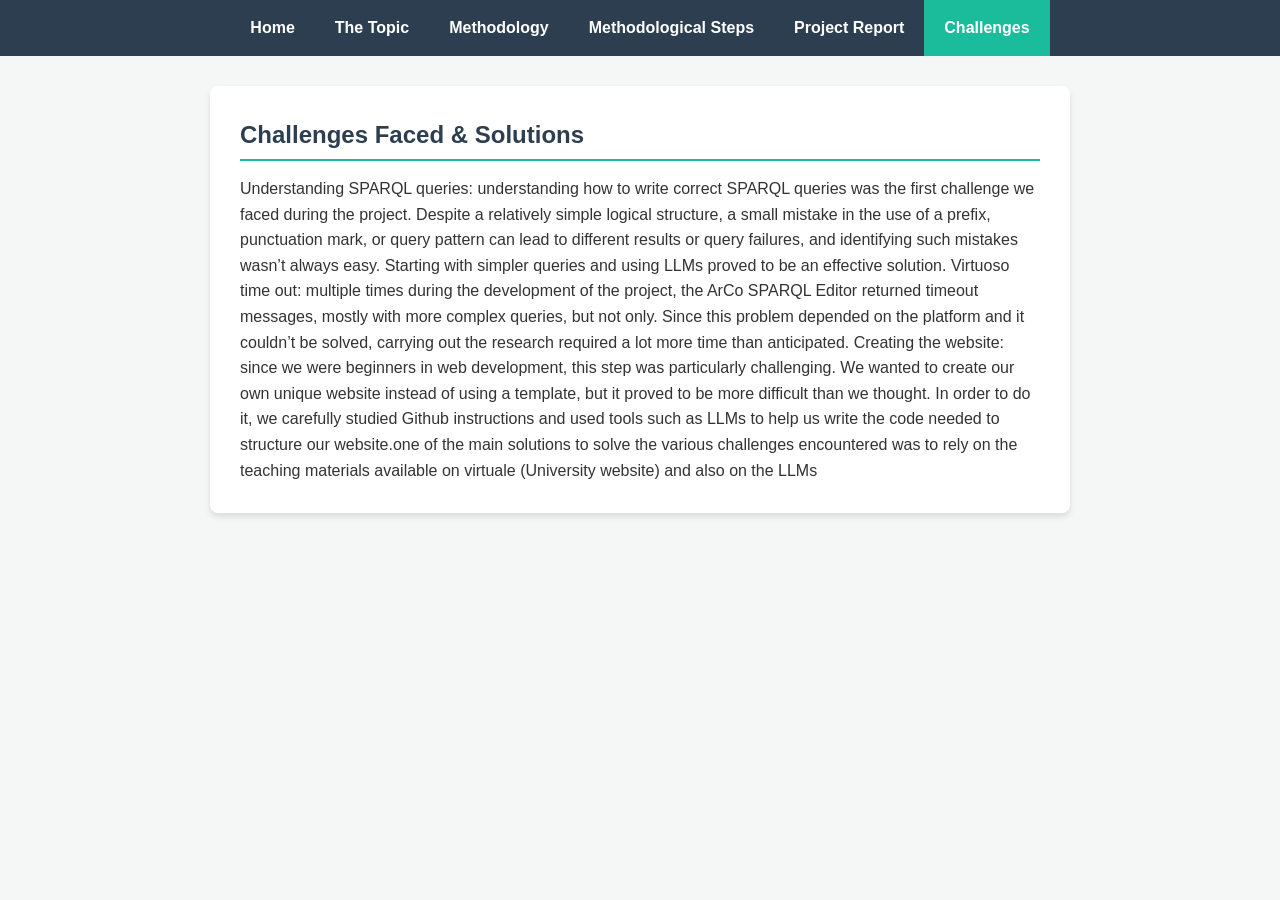
==== challenges.html @ fc4675f4 "Update challenges.html" ====
<!DOCTYPE html>
<html lang="en">
<head>
    <meta charset="UTF-8">
    <title>Challenges - Semantic Web Project</title>
    <link rel="stylesheet" href="style.css">
</head>
<body>
    <header>
        <nav class="navbar">
            <ul>
                <li><a href="index.html">Home</a></li>
                <li><a href="topic.html">The Topic</a></li>
                <li><a href="methodology.html">Methodology</a></li>
                <li><a href="steps/step1.html">Methodological Steps</a></li>
                <li><a href="report.html">Project Report</a></li>
                <li><a href="challenges.html" class="active">Challenges</a></li>
            </ul>
        </nav>
    </header>
    <main class="container">
        <section class="card">
            <h2>Challenges Faced & Solutions</h2>
            <p>Understanding SPARQL queries: understanding how to write correct SPARQL queries was the first challenge we faced during the project. Despite a relatively simple logical structure, a small mistake in the use of a prefix, punctuation mark, or query pattern can lead to different results or query failures, and identifying such mistakes wasn’t always easy. Starting with simpler queries and using LLMs proved to be an effective solution.

                Virtuoso time out: multiple times during the development of the project, the ArCo SPARQL Editor returned timeout messages, mostly with more complex queries, but not only. Since this problem depended on the platform and it couldn’t be solved, carrying out the research required a lot more time than anticipated.

                Creating the website: since we were beginners in web development, this step was particularly challenging. We wanted to create our own unique website instead of using a template, but it proved to be more difficult than we thought. In order to do it, we carefully studied Github instructions and used tools such as LLMs to help us write the code needed to structure our website.one of the main solutions to solve the various challenges encountered was to rely on the teaching materials available on virtuale (University website) and also on the LLMs </p>
        </section>
    </main>
</body>
</html>
---- style.css ----
/* Reset basic spacing */
* {
    margin: 0;
    padding: 0;
    box-sizing: border-box;
}

body {
    font-family: 'Segoe UI', Tahoma, Geneva, Verdana, sans-serif;
    background-color: #f4f7f6;
    color: #333;
    line-height: 1.6;
}

/* Universal Navigation Menu Styling */
header {
    background-color: #2c3e50;
    position: sticky;
    top: 0;
    z-index: 1000;
}

.navbar ul {
    list-style: none;
    display: flex;
    justify-content: center;
}

.navbar li a {
    display: block;
    color: #fff;
    text-decoration: none;
    padding: 15px 20px;
    font-weight: bold;
    transition: background 0.3s;
}

.navbar li a:hover, .navbar li a.active {
    background-color: #1abc9c;
}

/* Container & Layout elements */
.container {
    max-width: 900px;
    margin: 30px auto;
    padding: 0 20px;
}

.hero {
    text-align: center;
    margin-bottom: 40px;
    padding: 20px 0;
}

.hero h1 {
    font-size: 2.5rem;
    color: #2c3e50;
}

.subtitle {
    color: #7f8c8d;
    font-size: 1.2rem;
}

.card {
    background: #fff;
    padding: 30px;
    border-radius: 8px;
    margin-bottom: 30px;
    box-shadow: 0 4px 6px rgba(0,0,0,0.1);
}

.card h2 {
    color: #2c3e50;
    margin-bottom: 15px;
    border-bottom: 2px solid #1abc9c;
    padding-bottom: 5px;
}

.card h3 {
    color: #34495e;
    margin: 15px 0 5px 0;
}

/* Hyperlink Styles */
a {
    color: #1abc9c;
    text-decoration: none;
    font-weight: 500;
}

a:hover {
    text-decoration: underline;
}

/* Lists */
.team-list {
    list-style-type: square;
    margin-left: 20px;
}

.team-list li {
    margin-bottom: 10px;
}

footer {
    text-align: center;
    padding: 20px;
    color: #7f8c8d;
    font-size: 0.9rem;
}
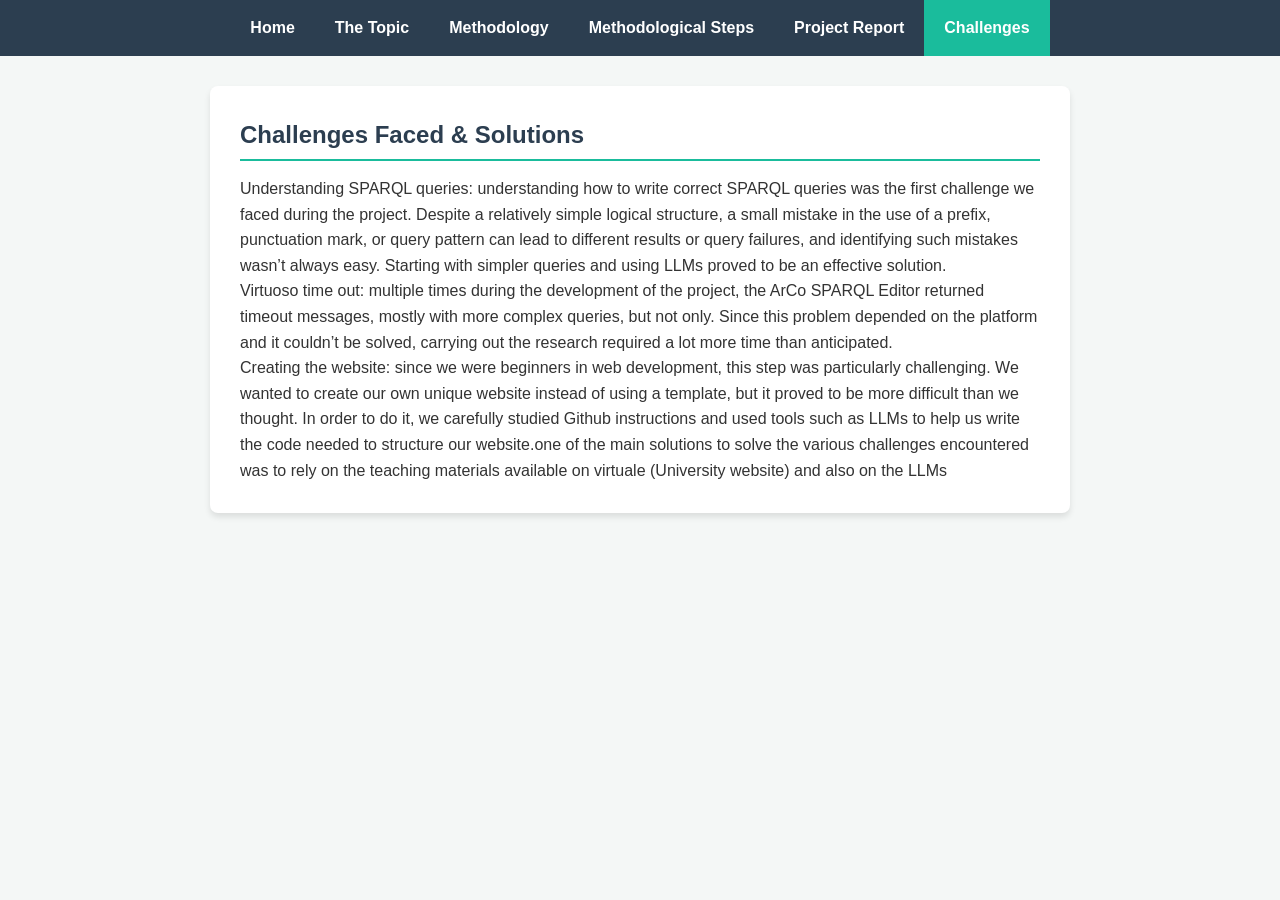
==== commit 8be77da9: "Update challenges.html" ====
--- a/challenges.html
+++ b/challenges.html
@@ -21,9 +21,9 @@
     <main class="container">
         <section class="card">
             <h2>Challenges Faced & Solutions</h2>
-            <p>Understanding SPARQL queries: understanding how to write correct SPARQL queries was the first challenge we faced during the project. Despite a relatively simple logical structure, a small mistake in the use of a prefix, punctuation mark, or query pattern can lead to different results or query failures, and identifying such mistakes wasn’t always easy. Starting with simpler queries and using LLMs proved to be an effective solution.
+            <p>Understanding SPARQL queries: understanding how to write correct SPARQL queries was the first challenge we faced during the project. Despite a relatively simple logical structure, a small mistake in the use of a prefix, punctuation mark, or query pattern can lead to different results or query failures, and identifying such mistakes wasn’t always easy. Starting with simpler queries and using LLMs proved to be an effective solution.</p>
 
-                Virtuoso time out: multiple times during the development of the project, the ArCo SPARQL Editor returned timeout messages, mostly with more complex queries, but not only. Since this problem depended on the platform and it couldn’t be solved, carrying out the research required a lot more time than anticipated.
+                <p>Virtuoso time out: multiple times during the development of the project, the ArCo SPARQL Editor returned timeout messages, mostly with more complex queries, but not only. Since this problem depended on the platform and it couldn’t be solved, carrying out the research required a lot more time than anticipated.</p>
 
                 Creating the website: since we were beginners in web development, this step was particularly challenging. We wanted to create our own unique website instead of using a template, but it proved to be more difficult than we thought. In order to do it, we carefully studied Github instructions and used tools such as LLMs to help us write the code needed to structure our website.one of the main solutions to solve the various challenges encountered was to rely on the teaching materials available on virtuale (University website) and also on the LLMs </p>
         </section>
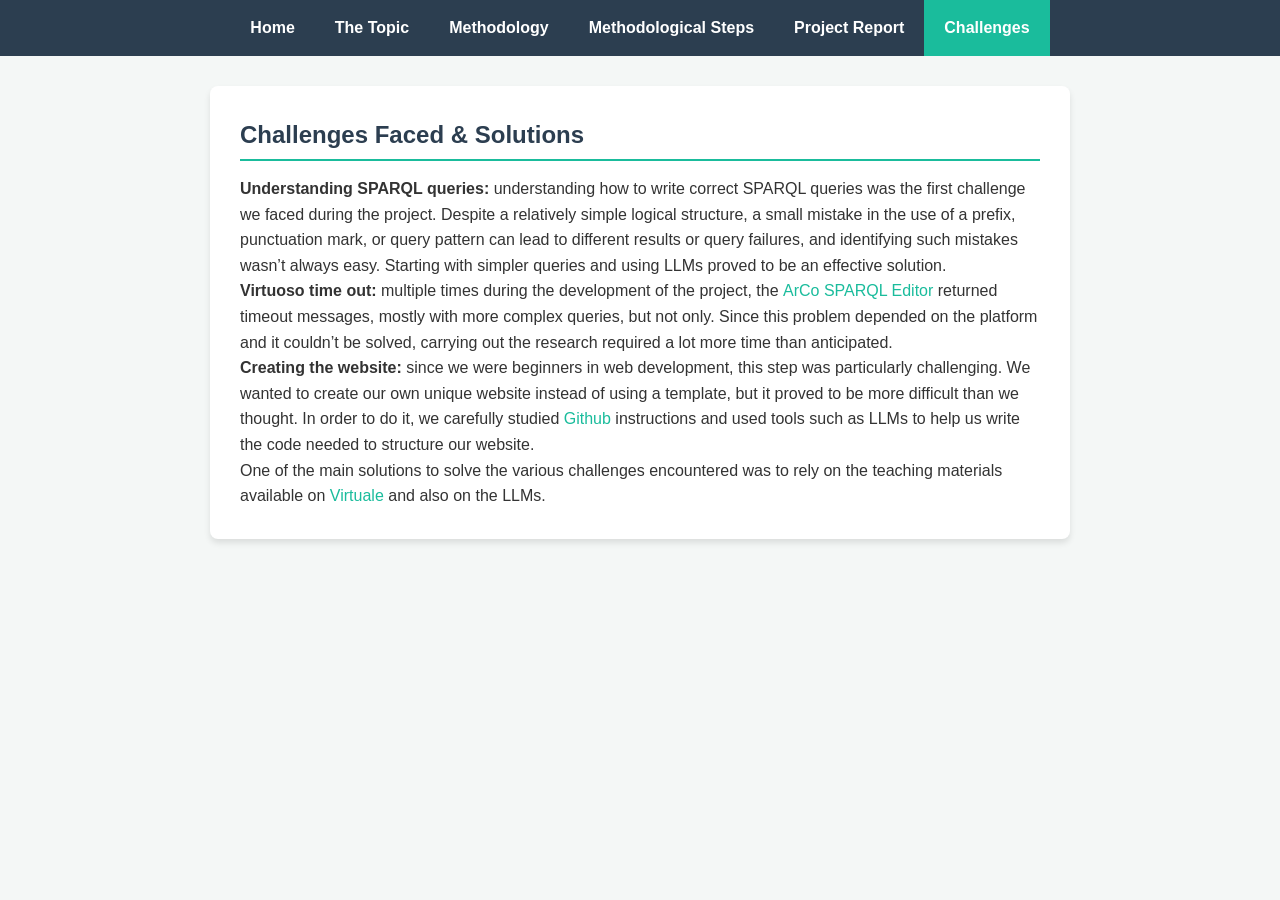
==== commit e162a971: "Enhance challenges section with formatting and links Added bold formatting and links to the challeng" ====
--- a/challenges.html
+++ b/challenges.html
@@ -21,11 +21,13 @@
     <main class="container">
         <section class="card">
             <h2>Challenges Faced & Solutions</h2>
-            <p>Understanding SPARQL queries: understanding how to write correct SPARQL queries was the first challenge we faced during the project. Despite a relatively simple logical structure, a small mistake in the use of a prefix, punctuation mark, or query pattern can lead to different results or query failures, and identifying such mistakes wasn’t always easy. Starting with simpler queries and using LLMs proved to be an effective solution.</p>
-
-                <p>Virtuoso time out: multiple times during the development of the project, the ArCo SPARQL Editor returned timeout messages, mostly with more complex queries, but not only. Since this problem depended on the platform and it couldn’t be solved, carrying out the research required a lot more time than anticipated.</p>
-
-                Creating the website: since we were beginners in web development, this step was particularly challenging. We wanted to create our own unique website instead of using a template, but it proved to be more difficult than we thought. In order to do it, we carefully studied Github instructions and used tools such as LLMs to help us write the code needed to structure our website.one of the main solutions to solve the various challenges encountered was to rely on the teaching materials available on virtuale (University website) and also on the LLMs </p>
+            <p><b>Understanding SPARQL queries:</b> understanding how to write correct SPARQL queries was the first challenge we faced during the project. Despite a relatively simple logical structure, a small mistake in the use of a prefix, punctuation mark, or query pattern can lead to different results or query failures, and identifying such mistakes wasn’t always easy. Starting with simpler queries and using LLMs proved to be an effective solution.</p>
+                <p></p>
+                <p><b>Virtuoso time out:</b> multiple times during the development of the project, the <a href="https://dati.cultura.gov.it/sparql">ArCo SPARQL Editor</a> returned timeout messages, mostly with more complex queries, but not only. Since this problem depended on the platform and it couldn’t be solved, carrying out the research required a lot more time than anticipated.</p>
+                <p></p>
+                <p><b>Creating the website:</b> since we were beginners in web development, this step was particularly challenging. We wanted to create our own unique website instead of using a template, but it proved to be more difficult than we thought. In order to do it, we carefully studied <a href="https://github.com/">Github</a> instructions and used tools such as LLMs to help us write the code needed to structure our website.</p>
+                <p></p>        
+                <p>One of the main solutions to solve the various challenges encountered was to rely on the teaching materials available on <a href="https://virtuale.unibo.it/">Virtuale</a> and also on the LLMs.</p>
         </section>
     </main>
 </body>
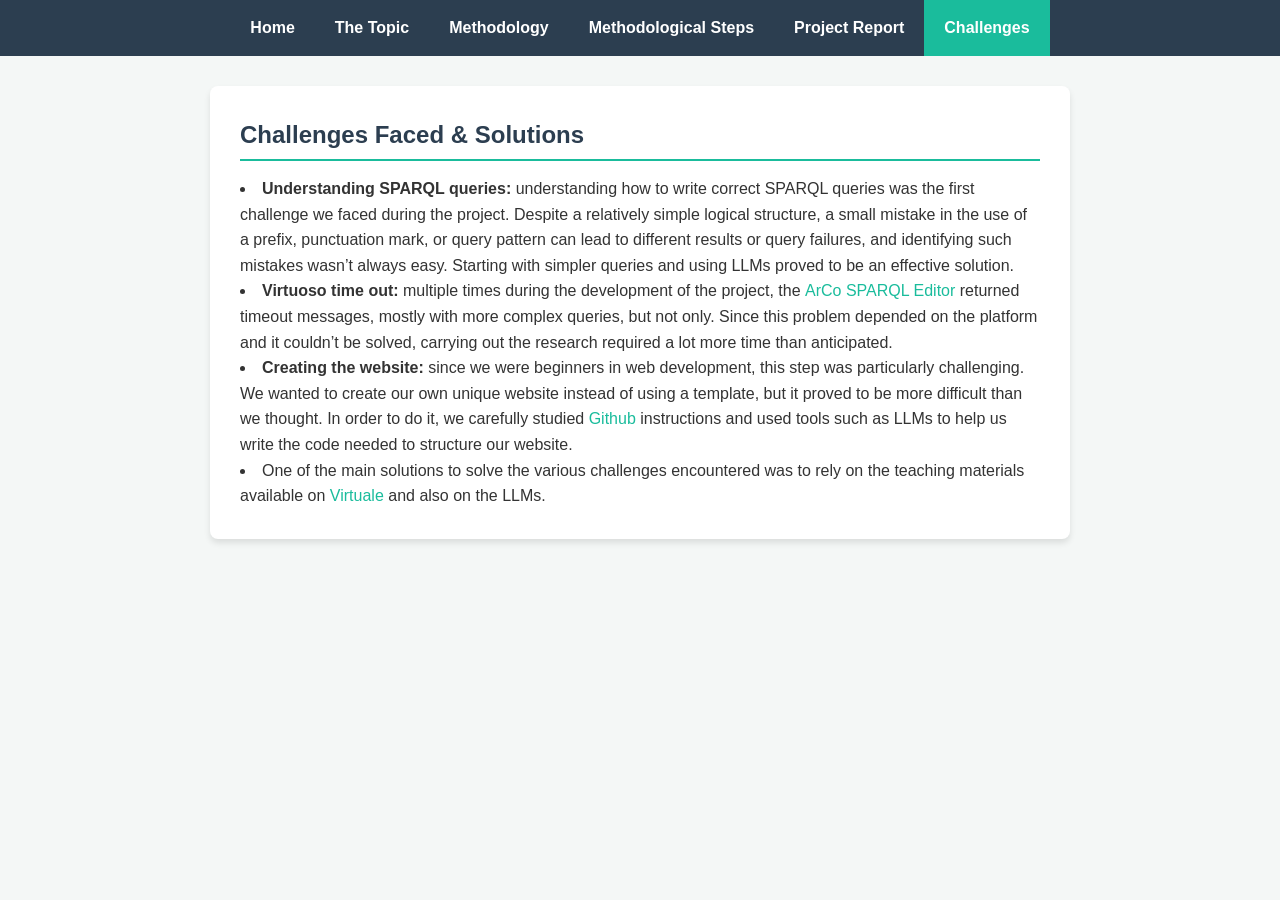
==== commit 937201d1: "Format challenges section with list items Updated the challenges section to include list items for b" ====
--- a/challenges.html
+++ b/challenges.html
@@ -21,13 +21,13 @@
     <main class="container">
         <section class="card">
             <h2>Challenges Faced & Solutions</h2>
-            <p><b>Understanding SPARQL queries:</b> understanding how to write correct SPARQL queries was the first challenge we faced during the project. Despite a relatively simple logical structure, a small mistake in the use of a prefix, punctuation mark, or query pattern can lead to different results or query failures, and identifying such mistakes wasn’t always easy. Starting with simpler queries and using LLMs proved to be an effective solution.</p>
+            <p><li><b>Understanding SPARQL queries:</b> understanding how to write correct SPARQL queries was the first challenge we faced during the project. Despite a relatively simple logical structure, a small mistake in the use of a prefix, punctuation mark, or query pattern can lead to different results or query failures, and identifying such mistakes wasn’t always easy. Starting with simpler queries and using LLMs proved to be an effective solution.</li></p>
                 <p></p>
-                <p><b>Virtuoso time out:</b> multiple times during the development of the project, the <a href="https://dati.cultura.gov.it/sparql">ArCo SPARQL Editor</a> returned timeout messages, mostly with more complex queries, but not only. Since this problem depended on the platform and it couldn’t be solved, carrying out the research required a lot more time than anticipated.</p>
+                <p><li><b>Virtuoso time out:</b> multiple times during the development of the project, the <a href="https://dati.cultura.gov.it/sparql">ArCo SPARQL Editor</a> returned timeout messages, mostly with more complex queries, but not only. Since this problem depended on the platform and it couldn’t be solved, carrying out the research required a lot more time than anticipated.</li></p>
                 <p></p>
-                <p><b>Creating the website:</b> since we were beginners in web development, this step was particularly challenging. We wanted to create our own unique website instead of using a template, but it proved to be more difficult than we thought. In order to do it, we carefully studied <a href="https://github.com/">Github</a> instructions and used tools such as LLMs to help us write the code needed to structure our website.</p>
+                <p><li><b>Creating the website:</b> since we were beginners in web development, this step was particularly challenging. We wanted to create our own unique website instead of using a template, but it proved to be more difficult than we thought. In order to do it, we carefully studied <a href="https://github.com/">Github</a> instructions and used tools such as LLMs to help us write the code needed to structure our website.</li></p>
                 <p></p>        
-                <p>One of the main solutions to solve the various challenges encountered was to rely on the teaching materials available on <a href="https://virtuale.unibo.it/">Virtuale</a> and also on the LLMs.</p>
+                <p><li>One of the main solutions to solve the various challenges encountered was to rely on the teaching materials available on <a href="https://virtuale.unibo.it/">Virtuale</a> and also on the LLMs.</li></p>
         </section>
     </main>
 </body>
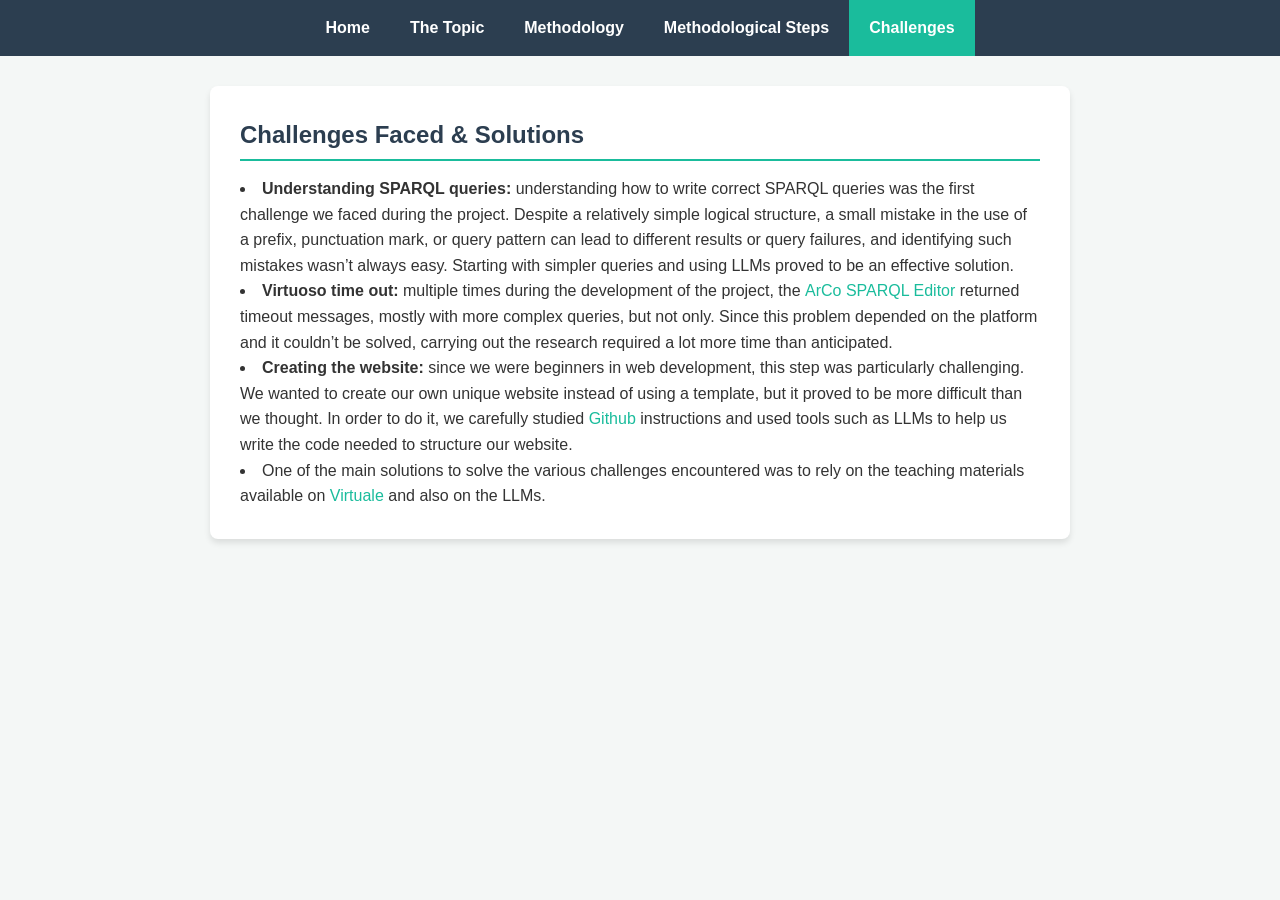
==== commit 0b4c6d7f: "Update challenges.html" ====
--- a/challenges.html
+++ b/challenges.html
@@ -13,7 +13,6 @@
                 <li><a href="topic.html">The Topic</a></li>
                 <li><a href="methodology.html">Methodology</a></li>
                 <li><a href="steps/step1.html">Methodological Steps</a></li>
-                <li><a href="report.html">Project Report</a></li>
                 <li><a href="challenges.html" class="active">Challenges</a></li>
             </ul>
         </nav>
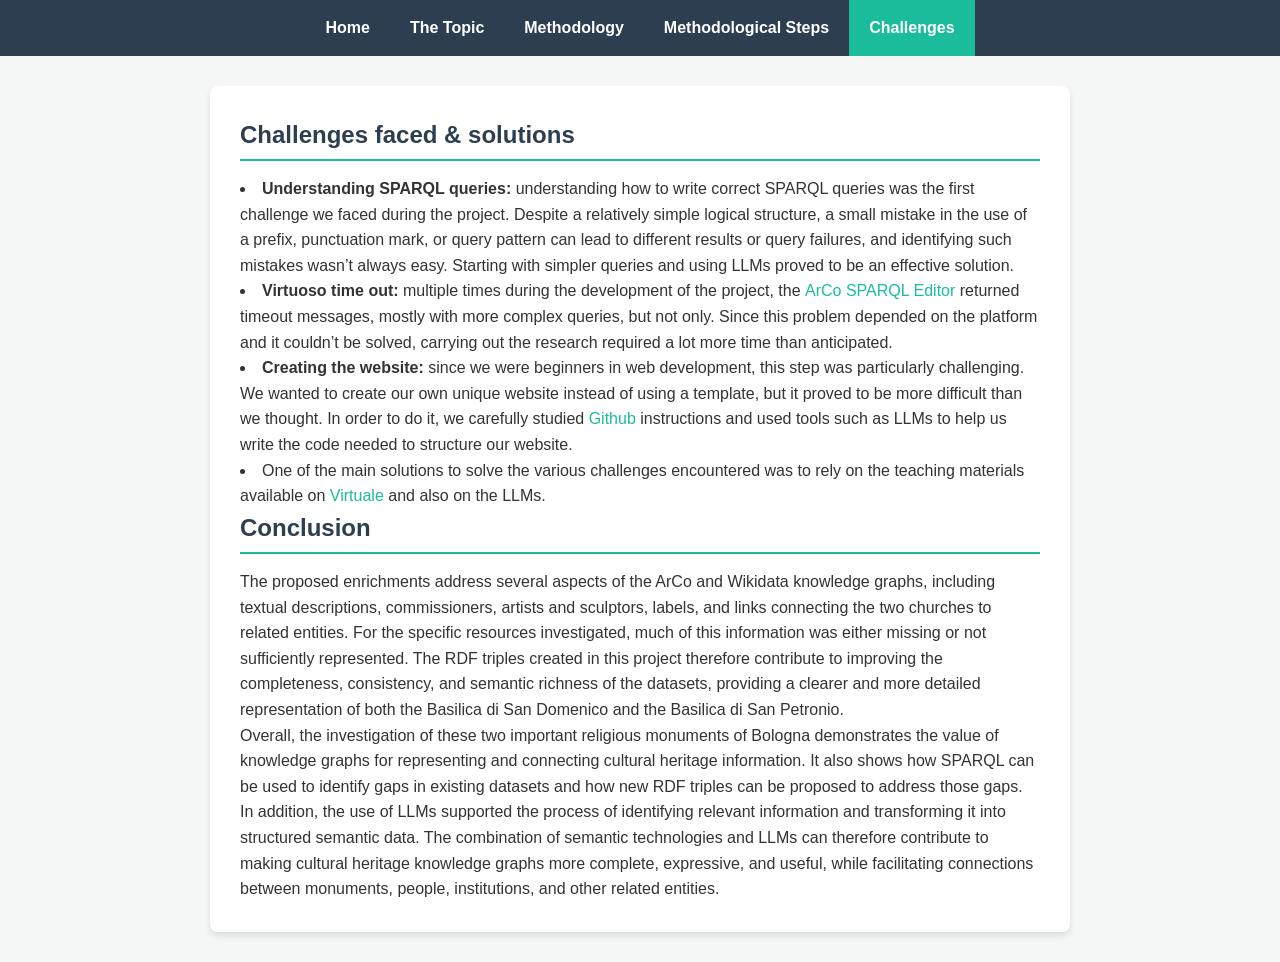
==== commit 5b547e33: "Enhance challenges.html with conclusion section Added a conclusion section discussing the contributi" ====
--- a/challenges.html
+++ b/challenges.html
@@ -19,7 +19,7 @@
     </header>
     <main class="container">
         <section class="card">
-            <h2>Challenges Faced & Solutions</h2>
+            <h2>Challenges faced & solutions</h2>
             <p><li><b>Understanding SPARQL queries:</b> understanding how to write correct SPARQL queries was the first challenge we faced during the project. Despite a relatively simple logical structure, a small mistake in the use of a prefix, punctuation mark, or query pattern can lead to different results or query failures, and identifying such mistakes wasn’t always easy. Starting with simpler queries and using LLMs proved to be an effective solution.</li></p>
                 <p></p>
                 <p><li><b>Virtuoso time out:</b> multiple times during the development of the project, the <a href="https://dati.cultura.gov.it/sparql">ArCo SPARQL Editor</a> returned timeout messages, mostly with more complex queries, but not only. Since this problem depended on the platform and it couldn’t be solved, carrying out the research required a lot more time than anticipated.</li></p>
@@ -27,6 +27,10 @@
                 <p><li><b>Creating the website:</b> since we were beginners in web development, this step was particularly challenging. We wanted to create our own unique website instead of using a template, but it proved to be more difficult than we thought. In order to do it, we carefully studied <a href="https://github.com/">Github</a> instructions and used tools such as LLMs to help us write the code needed to structure our website.</li></p>
                 <p></p>        
                 <p><li>One of the main solutions to solve the various challenges encountered was to rely on the teaching materials available on <a href="https://virtuale.unibo.it/">Virtuale</a> and also on the LLMs.</li></p>
+            <p></p>
+            <h2>Conclusion</h2>
+            <p>The proposed enrichments address several aspects of the ArCo and Wikidata knowledge graphs, including textual descriptions, commissioners, artists and sculptors, labels, and links connecting the two churches to related entities. For the specific resources investigated, much of this information was either missing or not sufficiently represented. The RDF triples created in this project therefore contribute to improving the completeness, consistency, and semantic richness of the datasets, providing a clearer and more detailed representation of both the Basilica di San Domenico and the Basilica di San Petronio.</p>
+            <p>Overall, the investigation of these two important religious monuments of Bologna demonstrates the value of knowledge graphs for representing and connecting cultural heritage information. It also shows how SPARQL can be used to identify gaps in existing datasets and how new RDF triples can be proposed to address those gaps. In addition, the use of LLMs supported the process of identifying relevant information and transforming it into structured semantic data. The combination of semantic technologies and LLMs can therefore contribute to making cultural heritage knowledge graphs more complete, expressive, and useful, while facilitating connections between monuments, people, institutions, and other related entities.</p>
         </section>
     </main>
 </body>
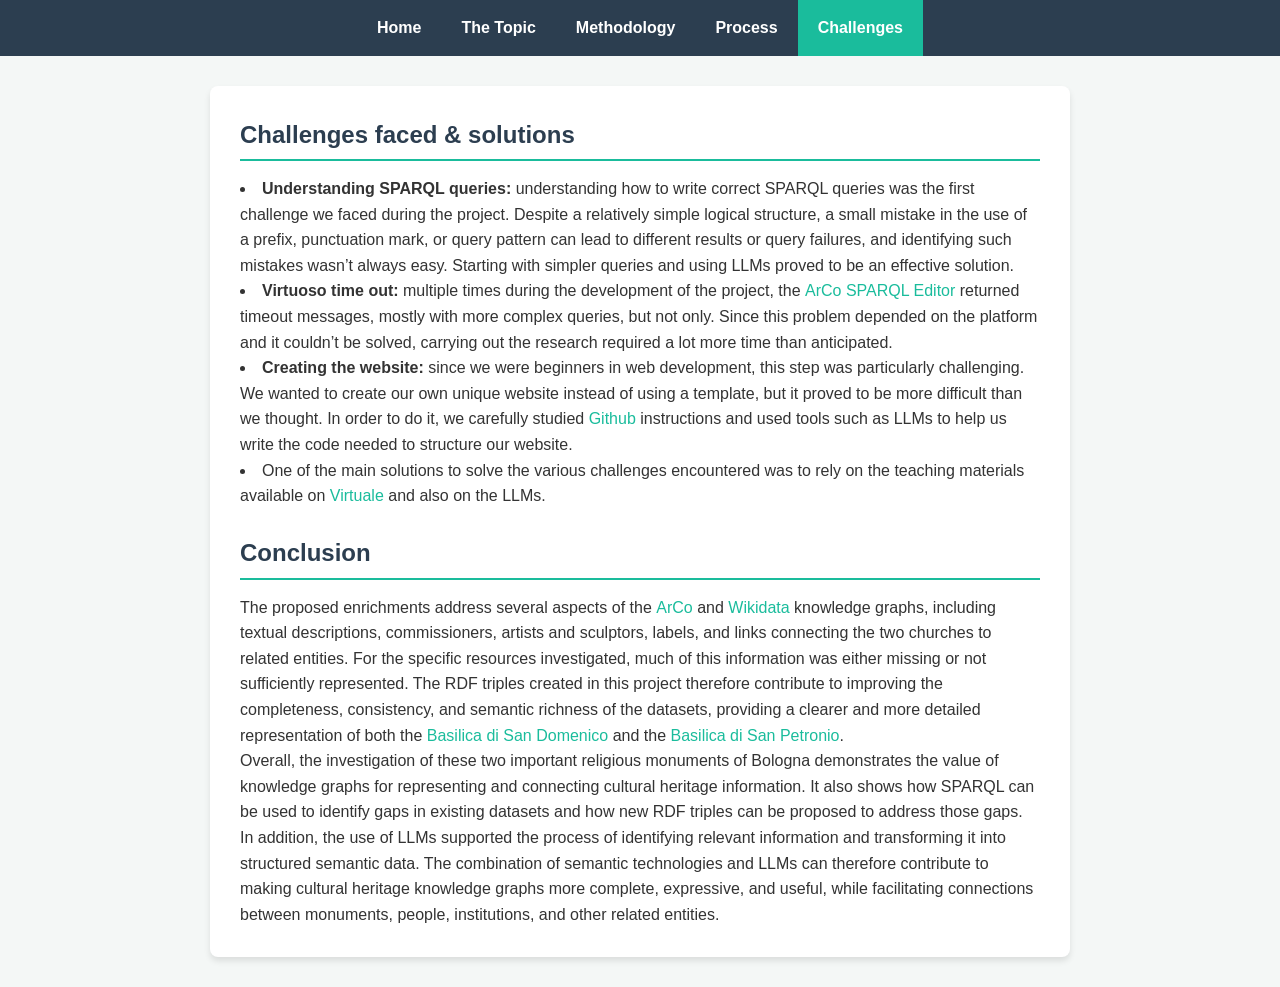
==== commit eb32b3e4: "Fix HTML encoding issues in challenges.html" ====
--- a/challenges.html
+++ b/challenges.html
@@ -12,7 +12,7 @@
                 <li><a href="index.html">Home</a></li>
                 <li><a href="topic.html">The Topic</a></li>
                 <li><a href="methodology.html">Methodology</a></li>
-                <li><a href="steps/step1.html">Methodological Steps</a></li>
+                <li><a href="steps/step1.html">Process</a></li>
                 <li><a href="challenges.html" class="active">Challenges</a></li>
             </ul>
         </nav>
@@ -27,9 +27,9 @@
                 <p><li><b>Creating the website:</b> since we were beginners in web development, this step was particularly challenging. We wanted to create our own unique website instead of using a template, but it proved to be more difficult than we thought. In order to do it, we carefully studied <a href="https://github.com/">Github</a> instructions and used tools such as LLMs to help us write the code needed to structure our website.</li></p>
                 <p></p>        
                 <p><li>One of the main solutions to solve the various challenges encountered was to rely on the teaching materials available on <a href="https://virtuale.unibo.it/">Virtuale</a> and also on the LLMs.</li></p>
-            <p></p>
+            <br>
             <h2>Conclusion</h2>
-            <p>The proposed enrichments address several aspects of the ArCo and Wikidata knowledge graphs, including textual descriptions, commissioners, artists and sculptors, labels, and links connecting the two churches to related entities. For the specific resources investigated, much of this information was either missing or not sufficiently represented. The RDF triples created in this project therefore contribute to improving the completeness, consistency, and semantic richness of the datasets, providing a clearer and more detailed representation of both the Basilica di San Domenico and the Basilica di San Petronio.</p>
+            <p>The proposed enrichments address several aspects of the <a href="https://dati.beniculturali.it/arco/index.php">ArCo</a> and <a href="kidata.org/wiki/Wikidata:Main_Page">Wikidata</a> knowledge graphs, including textual descriptions, commissioners, artists and sculptors, labels, and links connecting the two churches to related entities. For the specific resources investigated, much of this information was either missing or not sufficiently represented. The RDF triples created in this project therefore contribute to improving the completeness, consistency, and semantic richness of the datasets, providing a clearer and more detailed representation of both the <a href="https://it.wikipedia.org/wiki/Basilica_patriarcale_di_San_Domenico">Basilica di San Domenico</a> and the <a href="https://it.wikipedia.org/wiki/Basilica_di_San_Petronio">Basilica di San Petronio</a>.</p>
             <p>Overall, the investigation of these two important religious monuments of Bologna demonstrates the value of knowledge graphs for representing and connecting cultural heritage information. It also shows how SPARQL can be used to identify gaps in existing datasets and how new RDF triples can be proposed to address those gaps. In addition, the use of LLMs supported the process of identifying relevant information and transforming it into structured semantic data. The combination of semantic technologies and LLMs can therefore contribute to making cultural heritage knowledge graphs more complete, expressive, and useful, while facilitating connections between monuments, people, institutions, and other related entities.</p>
         </section>
     </main>
